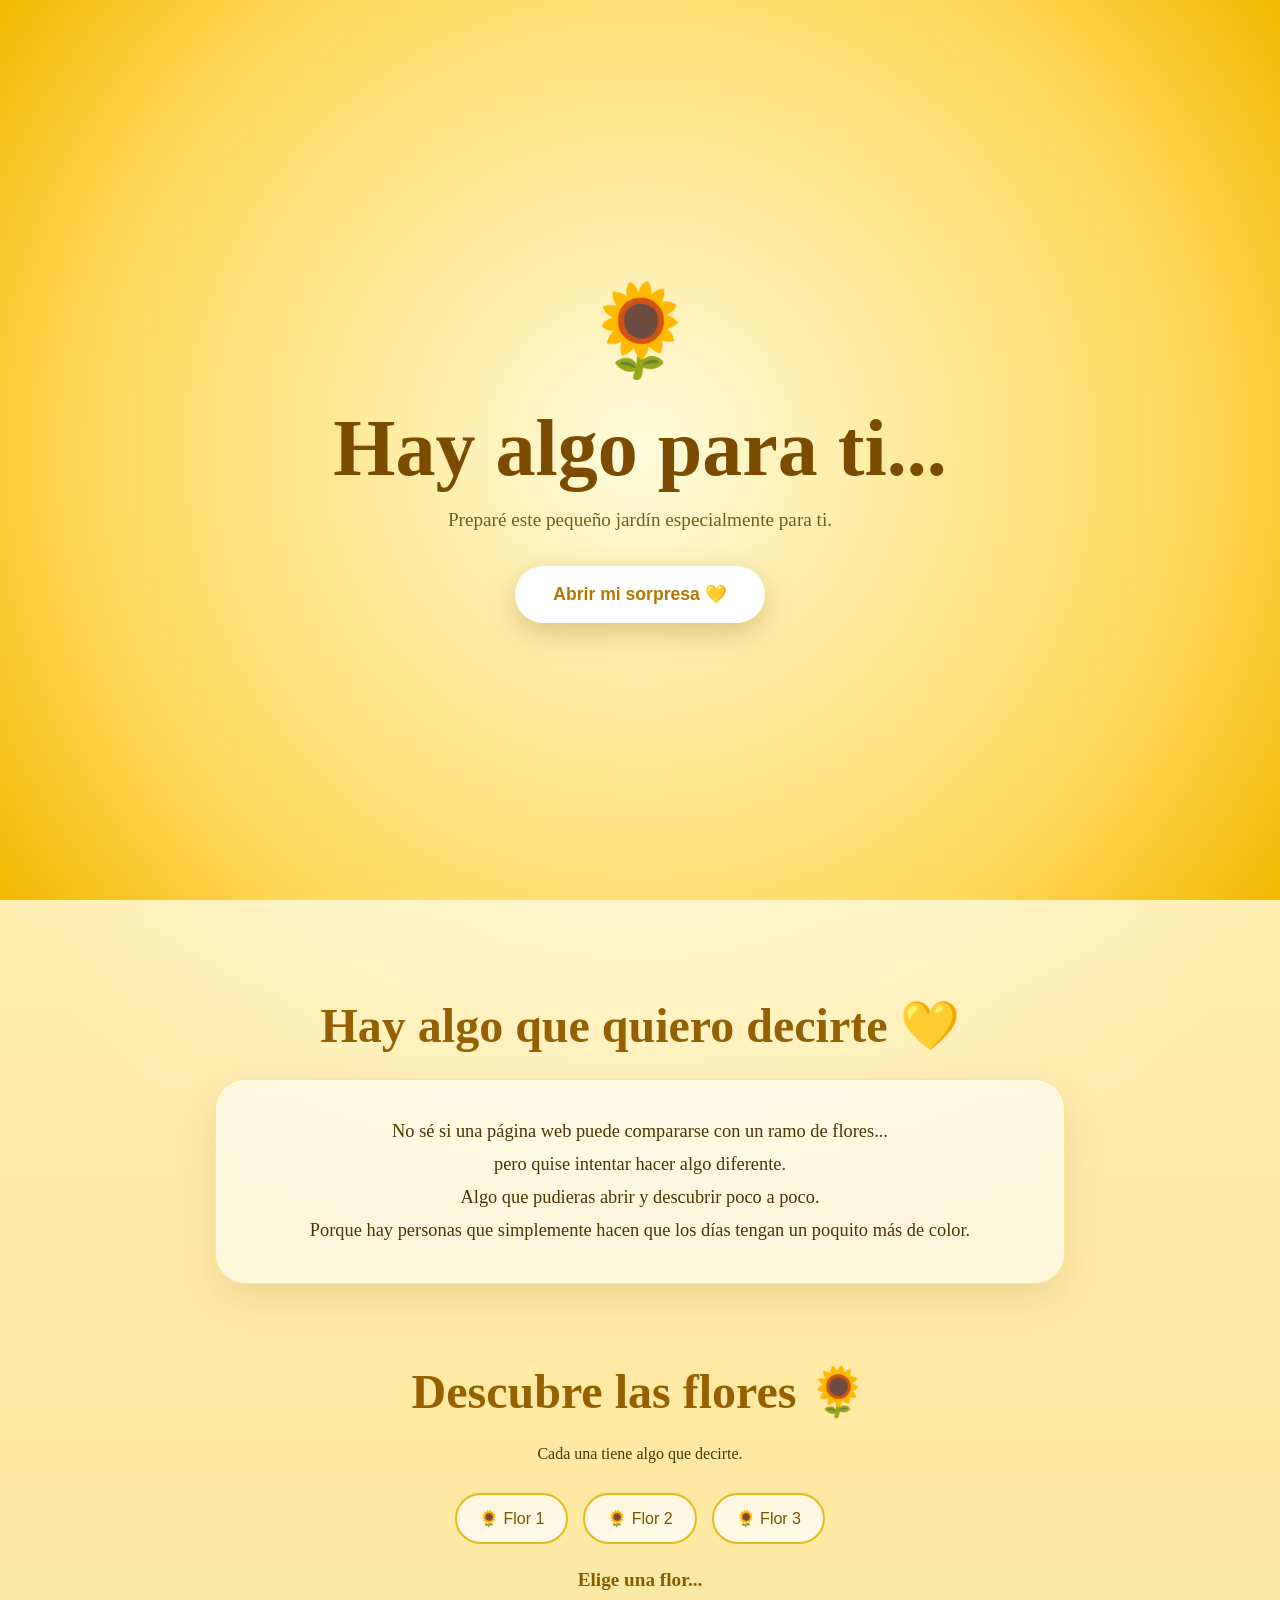
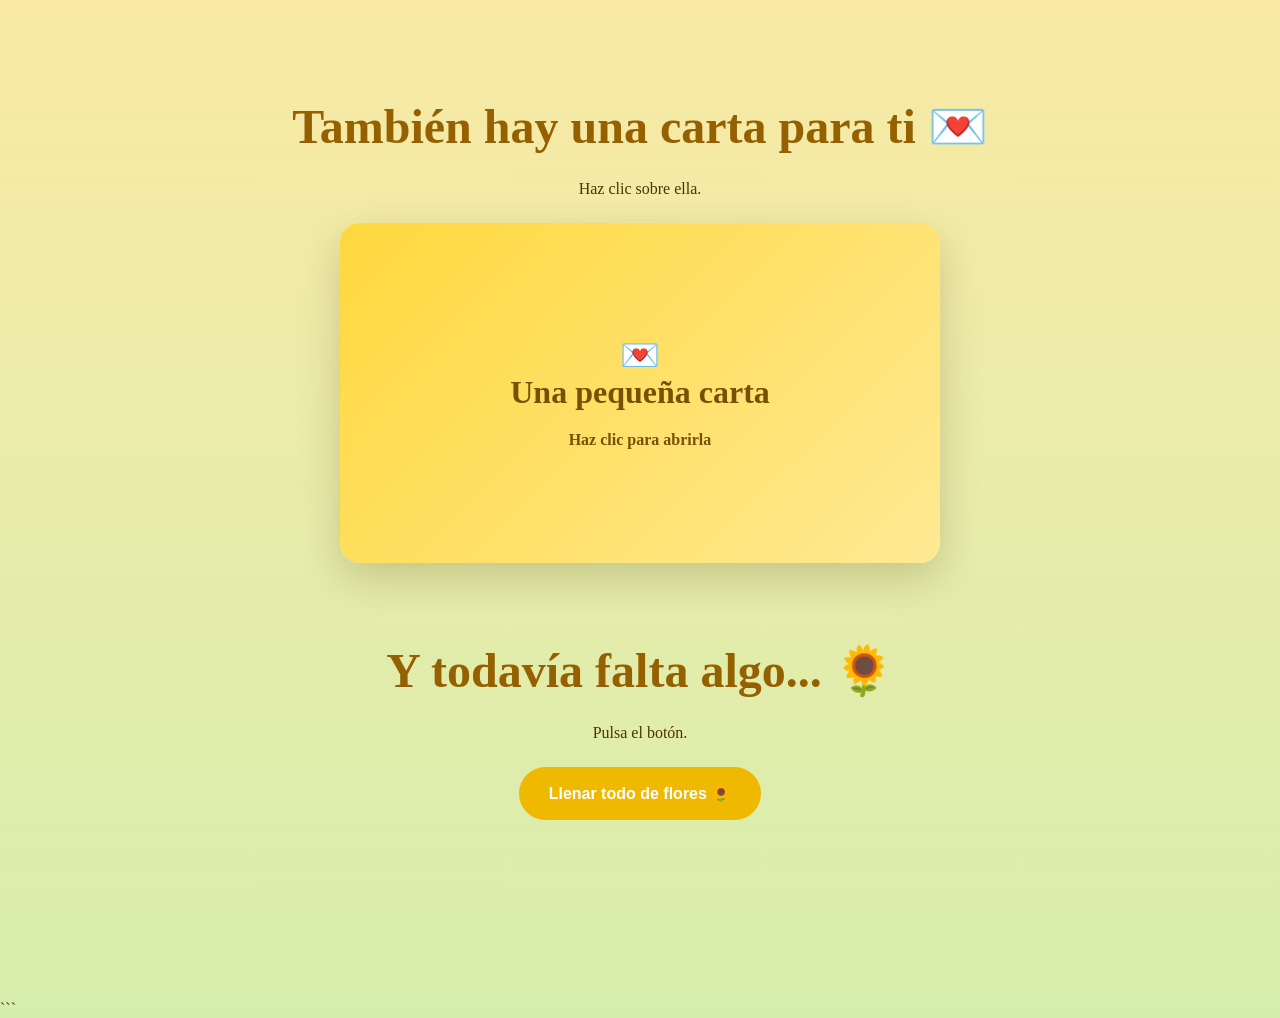
==== flores 1/index.html @ fc98c377 "Create index.html" ====
```html
<!DOCTYPE html>
<html lang="es">

<head>
    <meta charset="UTF-8">
    <meta name="viewport" content="width=device-width, initial-scale=1.0">

    <title>Para ti 🌻</title>

    <style>
        * {
            margin: 0;
            padding: 0;
            box-sizing: border-box;
        }

        html {
            scroll-behavior: smooth;
        }

        body {
            min-height: 100vh;
            font-family: Georgia, "Times New Roman", serif;
            overflow-x: hidden;
            color: #4b3500;

            background:
                radial-gradient(circle at 50% 20%, #fffde7 0%, transparent 35%),
                linear-gradient(180deg, #fff8c7, #ffe9a3 55%, #d6eead);
        }

        /* =========================
           PANTALLA INICIAL
        ========================= */

        #inicio {
            position: fixed;
            inset: 0;
            z-index: 1000;

            display: flex;
            justify-content: center;
            align-items: center;

            text-align: center;

            background:
                radial-gradient(circle, #fffbdc, #ffd95c 70%, #f2b900);
            
            transition: opacity 1.2s ease, visibility 1.2s ease;
        }

        #inicio.oculto {
            opacity: 0;
            visibility: hidden;
            pointer-events: none;
        }

        .inicio-contenido {
            width: min(90%, 650px);
        }

        .sol {
            font-size: 90px;

            animation:
                aparecer 2s ease,
                girarSol 8s linear infinite;

            margin-bottom: 20px;
        }

        #inicio h1 {
            font-size: clamp(2.3rem, 7vw, 5rem);
            color: #7b4c00;
            margin-bottom: 15px;
        }

        #inicio p {
            font-size: 1.2rem;
            color: #765b1b;
            margin-bottom: 35px;
        }

        #comenzar {
            border: none;
            padding: 18px 38px;
            border-radius: 50px;

            background: #fff;
            color: #b47700;

            font-size: 1.1rem;
            font-weight: bold;

            cursor: pointer;

            box-shadow: 0 10px 30px rgba(120, 80, 0, .25);

            transition: .3s;
        }

        #comenzar:hover {
            transform: scale(1.08);
            box-shadow: 0 15px 40px rgba(120, 80, 0, .35);
        }

        /* =========================
           CONTENIDO
        ========================= */

        main {
            min-height: 100vh;
            padding-bottom: 100px;
        }

        .hero {
            min-height: 100vh;

            display: flex;
            flex-direction: column;
            justify-content: center;
            align-items: center;

            text-align: center;
            padding: 40px 20px;
        }

        .hero h1 {
            font-size: clamp(2.5rem, 8vw, 5rem);
            color: #9a6500;

            opacity: 0;
            transform: translateY(30px);

            animation: aparecer 1.5s 1s forwards;
        }

        .hero p {
            margin-top: 15px;
            font-size: 1.2rem;

            opacity: 0;
            animation: aparecer 1.5s 1.5s forwards;
        }

        /* =========================
           JARDÍN
        ========================= */

        .jardin {
            position: relative;

            width: min(100%, 900px);
            height: 430px;

            margin-top: 40px;

            display: flex;
            justify-content: center;
            align-items: flex-end;
            gap: 60px;

            border-bottom: 18px solid #5c923c;
        }

        .flor {
            position: relative;

            width: 150px;
            height: 360px;

            cursor: pointer;

            transform-origin: bottom center;

            animation: balanceo 4s ease-in-out infinite;
        }

        .flor:nth-child(2) {
            animation-delay: .8s;
            transform: scale(.85);
        }

        .flor:nth-child(3) {
            animation-delay: 1.6s;
            transform: scale(.95);
        }

        .flor:hover {
            filter: brightness(1.08);
        }

        /* Pétalos */

        .petalos {
            position: absolute;

            width: 150px;
            height: 150px;

            top: 0;
            left: 0;

            z-index: 3;
        }

        .petalo {
            position: absolute;

            width: 55px;
            height: 85px;

            left: 47px;
            top: 32px;

            border-radius: 50%;

            background:
                radial-gradient(circle at 50% 80%,
                    #ffb300,
                    #ffd52e 60%,
                    #fff078);

            transform-origin: 50% 43px;

            transition: .3s;
        }

        .petalo:nth-child(1) {
            transform: rotate(0deg);
        }

        .petalo:nth-child(2) {
            transform: rotate(45deg);
        }

        .petalo:nth-child(3) {
            transform: rotate(90deg);
        }

        .petalo:nth-child(4) {
            transform: rotate(135deg);
        }

        .petalo:nth-child(5) {
            transform: rotate(180deg);
        }

        .petalo:nth-child(6) {
            transform: rotate(225deg);
        }

        .petalo:nth-child(7) {
            transform: rotate(270deg);
        }

        .petalo:nth-child(8) {
            transform: rotate(315deg);
        }

        .flor:hover .petalo {
            filter: brightness(1.15);
        }

        /* Centro */

        .centro {
            position: absolute;

            width: 72px;
            height: 72px;

            top: 70px;
            left: 39px;

            z-index: 5;

            border-radius: 50%;

            background:
                radial-gradient(circle,
                    #321805 0 20%,
                    #60300b 21% 45%,
                    #9b5b0e 46% 100%);

            box-shadow:
                0 5px 12px rgba(70, 35, 0, .3),
                inset 0 0 10px rgba(0, 0, 0, .4);
        }

        /* Tallo */

        .tallo {
            position: absolute;

            width: 14px;
            height: 250px;

            top: 125px;
            left: 68px;

            background:
                linear-gradient(90deg,
                    #28652f,
                    #6baa43,
                    #28652f);

            border-radius: 20px;

            z-index: 1;
        }

        /* Hojas */

        .hoja {
            position: absolute;

            width: 85px;
            height: 42px;

            top: 220px;

            background:
                linear-gradient(135deg,
                    #2f7935,
                    #75b84b);

            border-radius: 100% 0 100% 0;

            z-index: 2;
        }

        .hoja-izquierda {
            left: -5px;
            transform: rotate(25deg);
        }

        .hoja-derecha {
            right: -5px;
            transform: rotate(155deg);
        }

        /* =========================
           MENSAJE
        ========================= */

        .seccion {
            width: min(90%, 850px);

            margin: 80px auto;

            text-align: center;
        }

        .seccion h2 {
            font-size: clamp(2rem, 5vw, 3rem);
            color: #956100;
            margin-bottom: 25px;
        }

        .mensaje {
            padding: 35px;

            background: rgba(255, 255, 255, .6);

            border: 1px solid rgba(255, 193, 7, .35);

            border-radius: 30px;

            box-shadow: 0 15px 40px rgba(90, 60, 0, .12);

            backdrop-filter: blur(10px);

            line-height: 1.8;
            font-size: 1.15rem;
        }

        /* =========================
           FLORES INTERACTIVAS
        ========================= */

        .botones-flores {
            display: flex;
            justify-content: center;
            flex-wrap: wrap;
            gap: 15px;

            margin-top: 30px;
        }

        .boton-flor {
            border: 2px solid #e9b91b;

            background: rgba(255, 255, 255, .7);

            color: #795500;

            padding: 14px 22px;

            border-radius: 30px;

            cursor: pointer;

            font-size: 1rem;

            transition: .3s;
        }

        .boton-flor:hover {
            background: #ffd83d;
            transform: translateY(-4px);
        }

        #mensajeFlor {
            min-height: 50px;

            margin-top: 25px;

            font-size: 1.2rem;
            font-weight: bold;

            color: #8b5a00;
        }

        /* =========================
           CARTA
        ========================= */

        .carta-contenedor {
            perspective: 1000px;
        }

        .carta {
            position: relative;

            width: min(100%, 600px);
            height: 340px;

            margin: auto;

            cursor: pointer;

            transform-style: preserve-3d;

            transition: transform 1s;
        }

        .carta.abierta {
            transform: rotateY(180deg);
        }

        .cara {
            position: absolute;
            inset: 0;

            display: flex;
            justify-content: center;
            align-items: center;

            padding: 35px;

            border-radius: 20px;

            backface-visibility: hidden;

            box-shadow: 0 15px 40px rgba(70, 45, 0, .2);
        }

        .frente {
            background:
                linear-gradient(135deg,
                    #ffd83d,
                    #ffe993);

            font-size: 2rem;
            font-weight: bold;

            color: #795000;
        }

        .frente span {
            display: block;
            margin-top: 20px;
            font-size: 1rem;
        }

        .atras {
            background: #fffdf0;

            transform: rotateY(180deg);

            text-align: center;

            line-height: 1.8;

            font-size: 1.1rem;
        }

        /* =========================
           BOTÓN FINAL
        ========================= */

        #lluvia {
            border: none;

            padding: 17px 30px;

            border-radius: 50px;

            background: #eeb900;

            color: white;

            font-size: 1rem;
            font-weight: bold;

            cursor: pointer;

            transition: .3s;
        }

        #lluvia:hover {
            transform: scale(1.08);
        }

        /* =========================
           PÉTALOS QUE CAEN
        ========================= */

        .petalo-caida {
            position: fixed;

            top: -40px;

            z-index: 900;

            pointer-events: none;

            animation: caer linear forwards;
        }

        /* =========================
           CORAZONES
        ========================= */

        .corazon {
            position: fixed;

            pointer-events: none;

            z-index: 950;

            font-size: 25px;

            animation: subir 2s ease-out forwards;
        }

        /* =========================
           ANIMACIONES
        ========================= */

        @keyframes aparecer {
            from {
                opacity: 0;
                transform: translateY(30px);
            }

            to {
                opacity: 1;
                transform: translateY(0);
            }
        }

        @keyframes girarSol {
            from {
                transform: rotate(0deg);
            }

            to {
                transform: rotate(360deg);
            }
        }

        @keyframes balanceo {
            0% {
                transform: rotate(-3deg);
            }

            50% {
                transform: rotate(3deg);
            }

            100% {
                transform: rotate(-3deg);
            }
        }

        @keyframes caer {
            0% {
                transform:
                    translateY(-50px)
                    rotate(0deg);
                opacity: 0;
            }

            10% {
                opacity: 1;
            }

            100% {
                transform:
                    translateY(110vh)
                    rotate(720deg);
                opacity: 0;
            }
        }

        @keyframes subir {
            0% {
                transform:
                    translate(-50%, 0)
                    scale(.5);
                opacity: 1;
            }

            100% {
                transform:
                    translate(-50%, -200px)
                    scale(1.5);
                opacity: 0;
            }
        }

        /* =========================
           MÓVIL
        ========================= */

        @media (max-width: 650px) {

            .jardin {
                height: 330px;
                gap: 0;
            }

            .flor {
                transform: scale(.65);
                margin: -25px;
            }

            .flor:nth-child(2) {
                transform: scale(.55);
            }

            .flor:nth-child(3) {
                transform: scale(.6);
            }

            .mensaje {
                padding: 25px 18px;
            }

            .carta {
                height: 390px;
            }
        }
    </style>
</head>

<body>

    <!-- =========================
         INTRODUCCIÓN
    ========================= -->

    <section id="inicio">

        <div class="inicio-contenido">

            <div class="sol">🌻</div>

            <h1>Hay algo para ti...</h1>

            <p>
                Preparé este pequeño jardín especialmente para ti.
            </p>

            <button id="comenzar">
                Abrir mi sorpresa 💛
            </button>

        </div>

    </section>


    <!-- =========================
         CONTENIDO PRINCIPAL
    ========================= -->

    <main>

        <section class="hero">

            <h1>Flores amarillas para ti 🌻</h1>

            <p>
                Algunas flores se marchitan...
                pero los momentos bonitos permanecen.
            </p>


            <!-- JARDÍN -->

            <div class="jardin">

                <!-- FLOR 1 -->

                <div class="flor" data-flor="1">

                    <div class="petalos">

                        <span class="petalo"></span>
                        <span class="petalo"></span>
                        <span class="petalo"></span>
                        <span class="petalo"></span>
                        <span class="petalo"></span>
                        <span class="petalo"></span>
                        <span class="petalo"></span>
                        <span class="petalo"></span>

                    </div>

                    <div class="centro"></div>

                    <div class="tallo"></div>

                    <div class="hoja hoja-izquierda"></div>
                    <div class="hoja hoja-derecha"></div>

                </div>


                <!-- FLOR 2 -->

                <div class="flor" data-flor="2">

                    <div class="petalos">

                        <span class="petalo"></span>
                        <span class="petalo"></span>
                        <span class="petalo"></span>
                        <span class="petalo"></span>
                        <span class="petalo"></span>
                        <span class="petalo"></span>
                        <span class="petalo"></span>
                        <span class="petalo"></span>

                    </div>

                    <div class="centro"></div>

                    <div class="tallo"></div>

                    <div class="hoja hoja-izquierda"></div>
                    <div class="hoja hoja-derecha"></div>

                </div>


                <!-- FLOR 3 -->

                <div class="flor" data-flor="3">

                    <div class="petalos">

                        <span class="petalo"></span>
                        <span class="petalo"></span>
                        <span class="petalo"></span>
                        <span class="petalo"></span>
                        <span class="petalo"></span>
                        <span class="petalo"></span>
                        <span class="petalo"></span>
                        <span class="petalo"></span>

                    </div>

                    <div class="centro"></div>

                    <div class="tallo"></div>

                    <div class="hoja hoja-izquierda"></div>
                    <div class="hoja hoja-derecha"></div>

                </div>

            </div>

        </section>


        <!-- =========================
             MENSAJE
        ========================= -->

        <section class="seccion">

            <h2>Hay algo que quiero decirte 💛</h2>

            <div class="mensaje">

                <p>
                    No sé si una página web puede compararse
                    con un ramo de flores...
                </p>

                <p>
                    pero quise intentar hacer algo diferente.
                </p>

                <p>
                    Algo que pudieras abrir y descubrir poco a poco.
                </p>

                <p>
                    Porque hay personas que simplemente hacen
                    que los días tengan un poquito más de color.
                </p>

            </div>

        </section>


        <!-- =========================
             FLORES INTERACTIVAS
        ========================= -->

        <section class="seccion">

            <h2>Descubre las flores 🌻</h2>

            <p>
                Cada una tiene algo que decirte.
            </p>

            <div class="botones-flores">

                <button class="boton-flor" data-mensaje="🌻 La primera flor: Gracias por existir.">
                    🌻 Flor 1
                </button>

                <button class="boton-flor" data-mensaje="💛 La segunda flor: Espero que siempre encuentres motivos para sonreír.">
                    🌻 Flor 2
                </button>

                <button class="boton-flor" data-mensaje="✨ La tercera flor: Te mereces todas las cosas bonitas que la vida pueda darte.">
                    🌻 Flor 3
                </button>

            </div>

            <div id="mensajeFlor">
                Elige una flor...
            </div>

        </section>


        <!-- =========================
             CARTA
        ========================= -->

        <section class="seccion">

            <h2>También hay una carta para ti 💌</h2>

            <p style="margin-bottom: 25px;">
                Haz clic sobre ella.
            </p>

            <div class="carta-contenedor">

                <div class="carta" id="carta">

                    <div class="cara frente">

                        <div>
                            💌
                            <br>
                            Una pequeña carta
                            <span>
                                Haz clic para abrirla
                            </span>
                        </div>

                    </div>

                    <div class="cara atras">

                        <p>
                            Si llegaste hasta aquí,
                            quería que supieras algo...
                            <br><br>

                            Entre tantas personas,
                            hay algunas que consiguen
                            quedarse en nuestros pensamientos
                            de una manera especial.
                            <br><br>

                            Y tú eres una de ellas. 🌻
                            <br><br>

                            <strong>
                                Feliz día de las flores amarillas 💛
                            </strong>
                        </p>

                    </div>

                </div>

            </div>

        </section>


        <!-- =========================
             FINAL
        ========================= -->

        <section class="seccion">

            <h2>Y todavía falta algo... 🌻</h2>

            <p style="margin-bottom: 25px;">
                Pulsa el botón.
            </p>

            <button id="lluvia">
                Llenar todo de flores 🌻
            </button>

        </section>

    </main>


    <script>

        /* =========================
           INICIO
        ========================= */

        const inicio = document.getElementById("inicio");
        const comenzar = document.getElementById("comenzar");

        comenzar.addEventListener("click", () => {

            inicio.classList.add("oculto");

            lluviaPetalos(20);

        });


        /* =========================
           FLORES INTERACTIVAS
        ========================= */

        const botones = document.querySelectorAll(".boton-flor");
        const mensajeFlor = document.getElementById("mensajeFlor");

        botones.forEach(boton => {

            boton.addEventListener("click", () => {

                mensajeFlor.textContent =
                    boton.dataset.mensaje;

                crearCorazones();

            });

        });


        /* =========================
           CARTA
        ========================= */

        const carta = document.getElementById("carta");

        carta.addEventListener("click", () => {

            carta.classList.toggle("abierta");

            crearCorazones();

        });


        /* =========================
           FLORES DEL JARDÍN
        ========================= */

        const flores = document.querySelectorAll(".flor");

        flores.forEach((flor, indice) => {

            flor.addEventListener("click", () => {

                const mensajes = [

                    "🌻 Esta flor floreció especialmente para ti.",

                    "💛 Que nunca te falten razones para sonreír.",

                    "✨ Algunas personas son como el sol: hacen más bonito el día."

                ];

                mensajeFlor.textContent = mensajes[indice];

                crearCorazones();

            });

        });


        /* =========================
           LLUVIA DE FLORES
        ========================= */

        const botonLluvia =
            document.getElementById("lluvia");

        botonLluvia.addEventListener("click", () => {

            lluviaPetalos(80);

            crearCorazones();

        });


        function lluviaPetalos(cantidad) {

            for (let i = 0; i < cantidad; i++) {

                setTimeout(() => {

                    const petalo =
                        document.createElement("div");

                    petalo.className =
                        "petalo-caida";

                    petalo.textContent = "🌻";

                    petalo.style.left =
                        Math.random() * 100 + "vw";

                    petalo.style.fontSize =
                        (15 + Math.random() * 25) + "px";

                    petalo.style.animationDuration =
                        (3 + Math.random() * 5) + "s";

                    document.body.appendChild(petalo);

                    setTimeout(() => {

                        petalo.remove();

                    }, 9000);

                }, i * 60);

            }

        }


        /* =========================
           CORAZONES
        ========================= */

        function crearCorazones() {

            for (let i = 0; i < 8; i++) {

                setTimeout(() => {

                    const corazon =
                        document.createElement("div");

                    corazon.className = "corazon";

                    corazon.textContent =
                        Math.random() > .5 ? "💛" : "✨";

                    corazon.style.left =
                        (30 + Math.random() * 40) + "vw";

                    corazon.style.top =
                        (45 + Math.random() * 20) + "vh";

                    document.body.appendChild(corazon);

                    setTimeout(() => {

                        corazon.remove();

                    }, 2200);

                }, i * 120);

            }

        }


        /* =========================
           LLUVIA AUTOMÁTICA SUAVE
        ========================= */

        setInterval(() => {

            if (!document.hidden) {

                const petalo =
                    document.createElement("div");

                petalo.className =
                    "petalo-caida";

                petalo.textContent = "🌼";

                petalo.style.left =
                    Math.random() * 100 + "vw";

                petalo.style.fontSize =
                    "18px";

                petalo.style.animationDuration =
                    "7s";

                document.body.appendChild(petalo);

                setTimeout(() => {

                    petalo.remove();

                }, 8000);

            }

        }, 2500);

    </script>

</body>

</html>
```
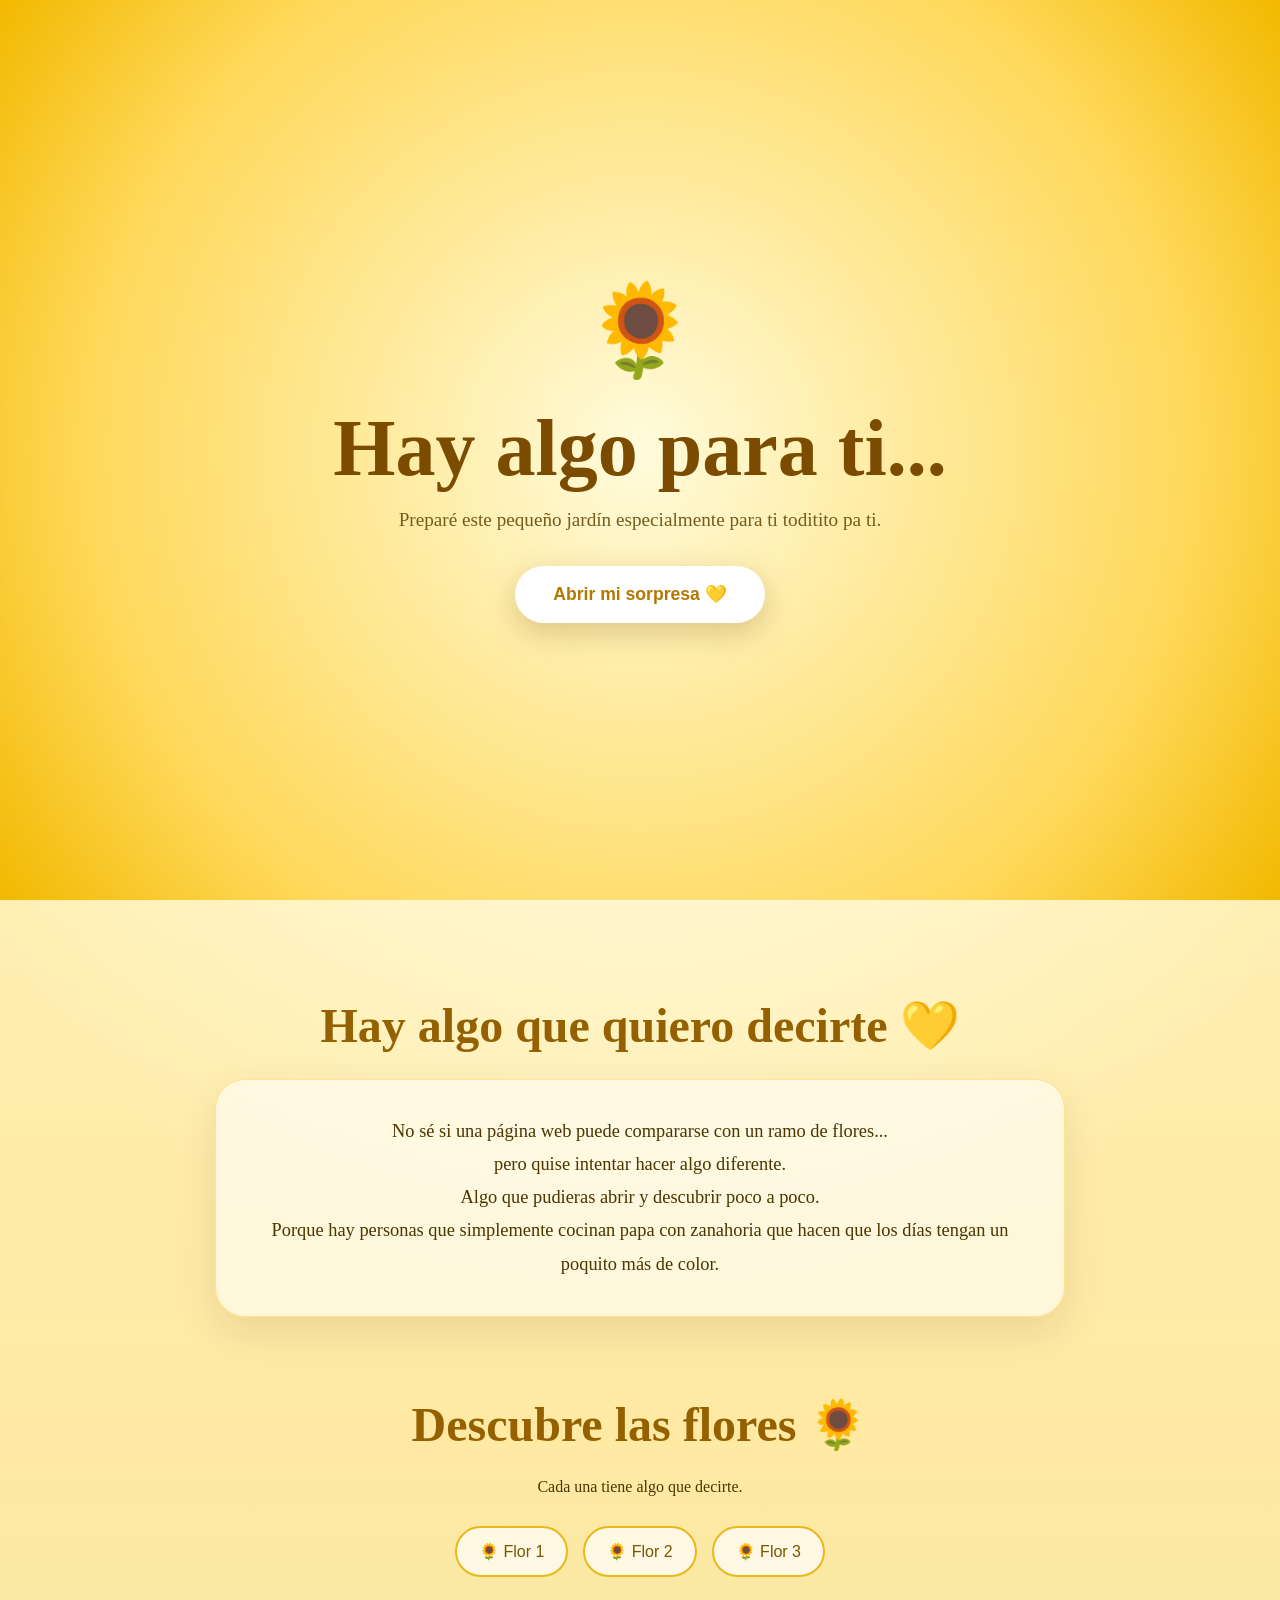
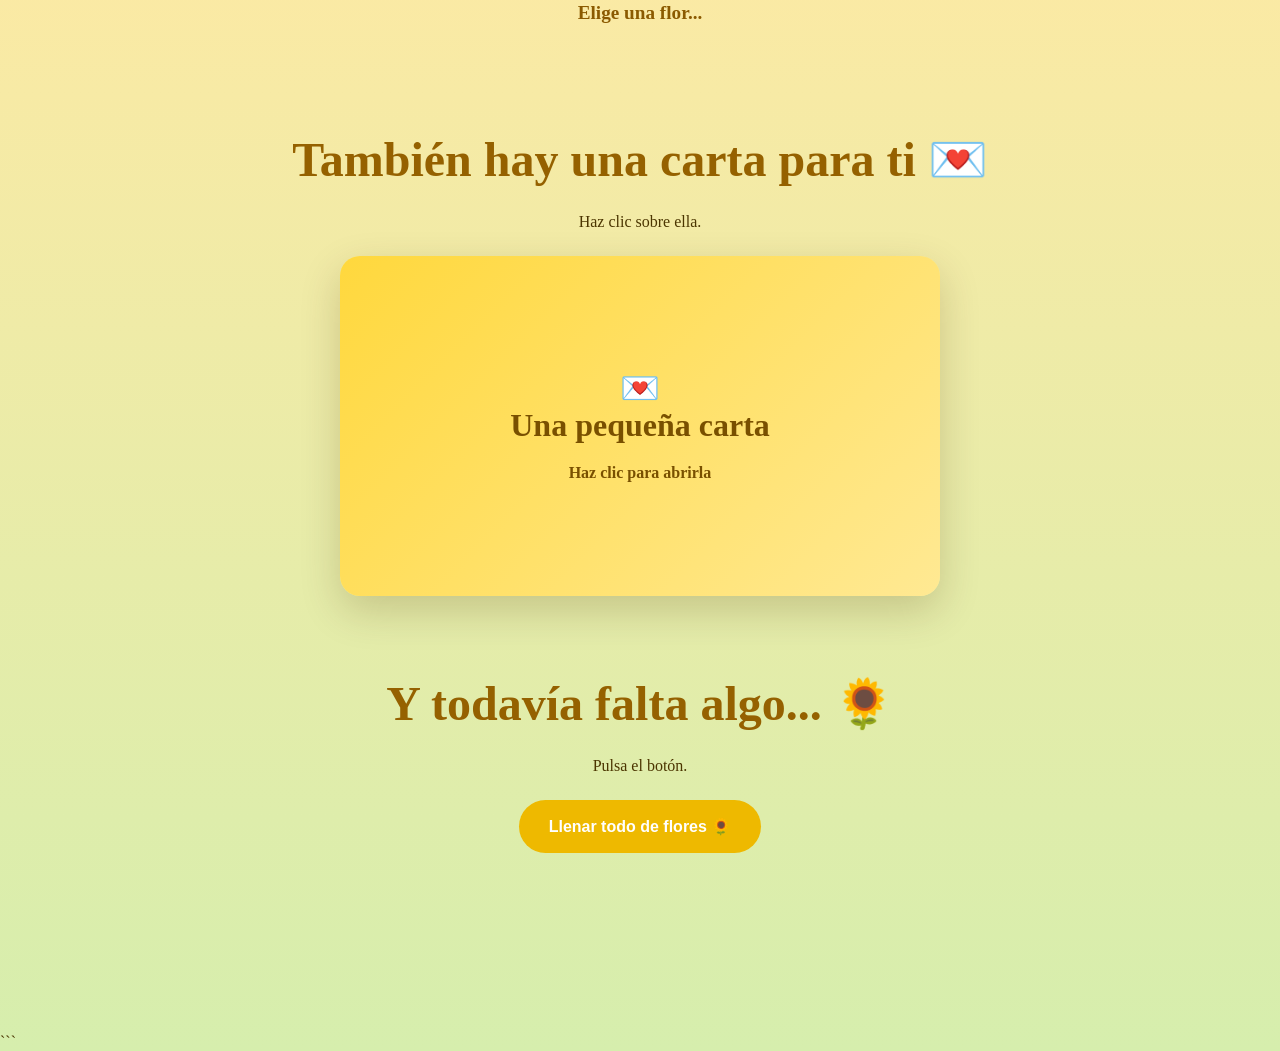
==== commit eae5b71d: "Update index.html" ====
--- a/flores 1/index.html
+++ b/flores 1/index.html
@@ -683,7 +683,7 @@
             <h1>Hay algo para ti...</h1>
 
             <p>
-                Preparé este pequeño jardín especialmente para ti.
+                Preparé este pequeño jardín especialmente para ti  toditito pa ti.
             </p>
 
             <button id="comenzar">
@@ -824,7 +824,7 @@
                 </p>
 
                 <p>
-                    Porque hay personas que simplemente hacen
+                    Porque hay personas que simplemente cocinan papa con zanahoria que hacen
                     que los días tengan un poquito más de color.
                 </p>
 
@@ -847,11 +847,11 @@
 
             <div class="botones-flores">
 
-                <button class="boton-flor" data-mensaje="🌻 La primera flor: Gracias por existir.">
+                <button class="boton-flor" data-mensaje="🌻 La primera flor: Gracias por existir no te mates.">
                     🌻 Flor 1
                 </button>
 
-                <button class="boton-flor" data-mensaje="💛 La segunda flor: Espero que siempre encuentres motivos para sonreír.">
+                <button class="boton-flor" data-mensaje="💛 La segunda flor: Espero que siempre encuentres motivos para sonreír .">
                     🌻 Flor 2
                 </button>
 
@@ -910,7 +910,7 @@
                             de una manera especial.
                             <br><br>
 
-                            Y tú eres una de ellas. 🌻
+                            Y tú eres una de ellas te con limon brutis. 🌻
                             <br><br>
 
                             <strong>
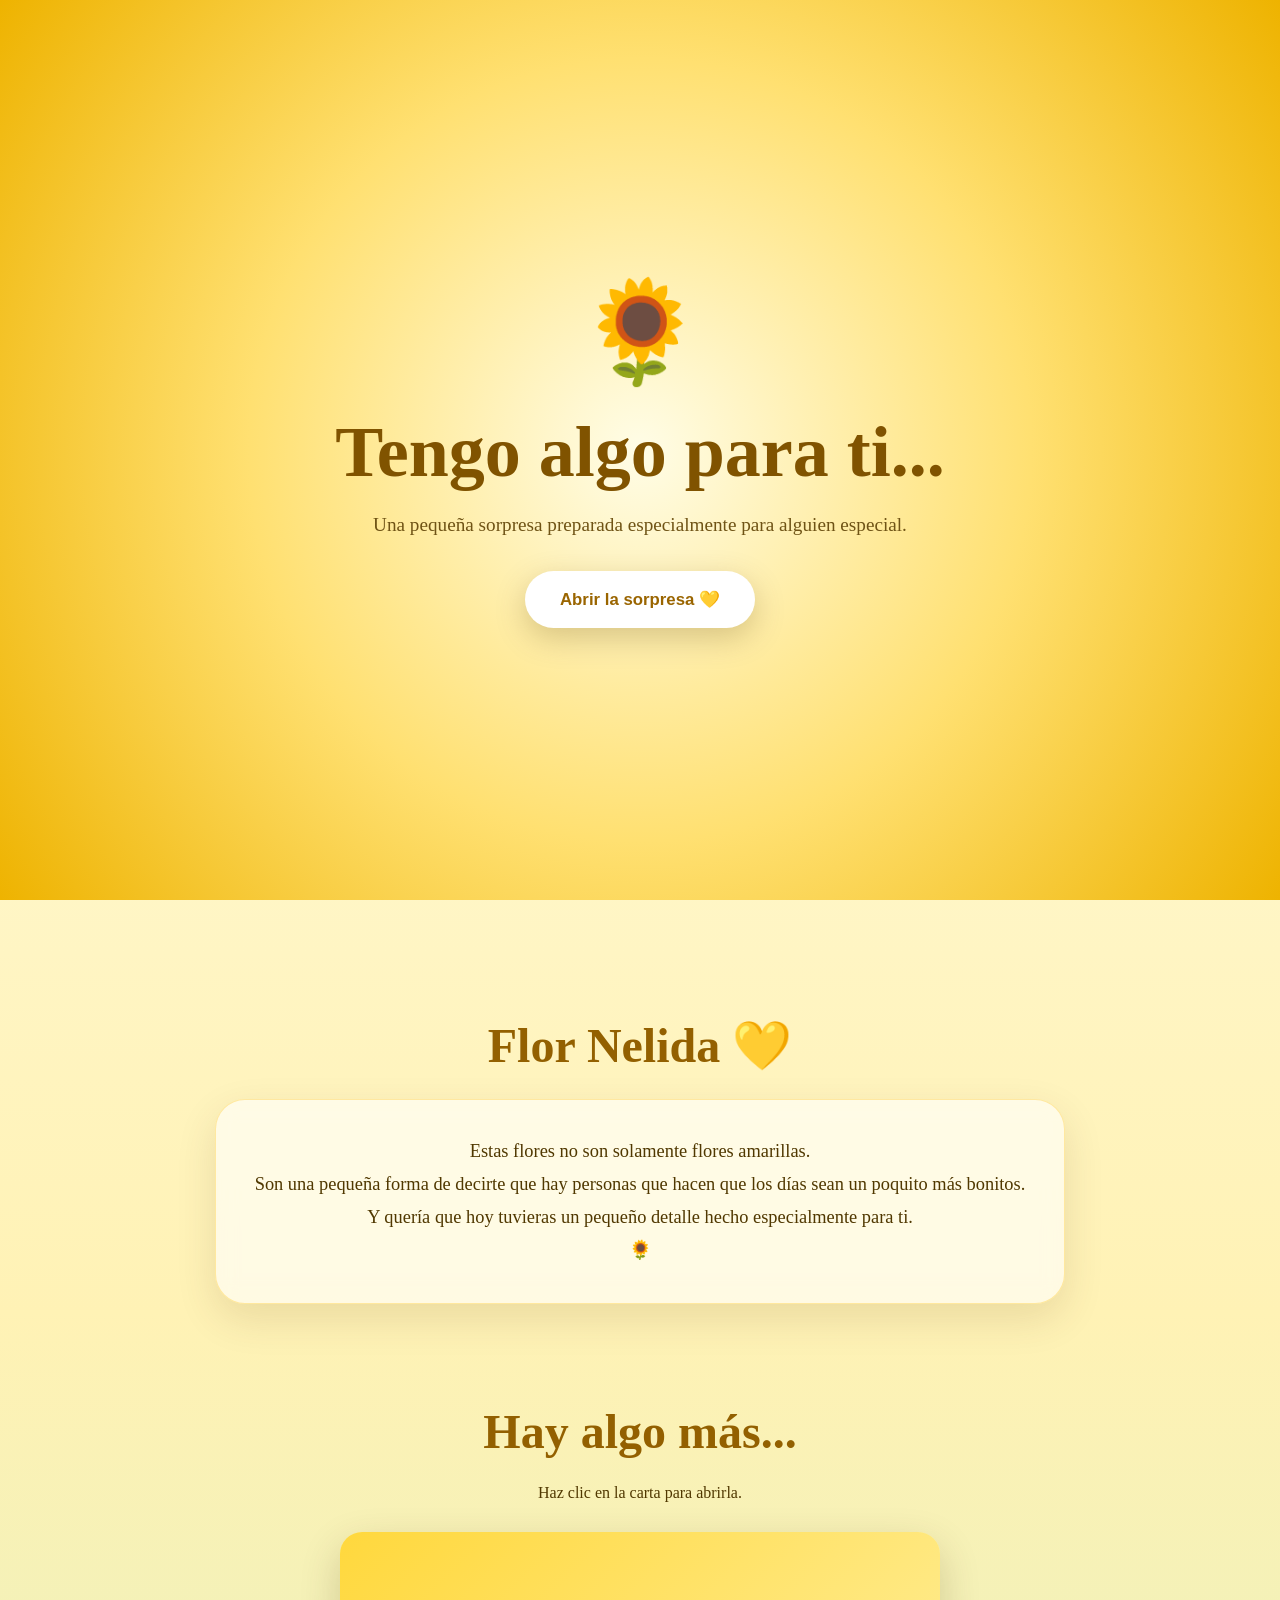
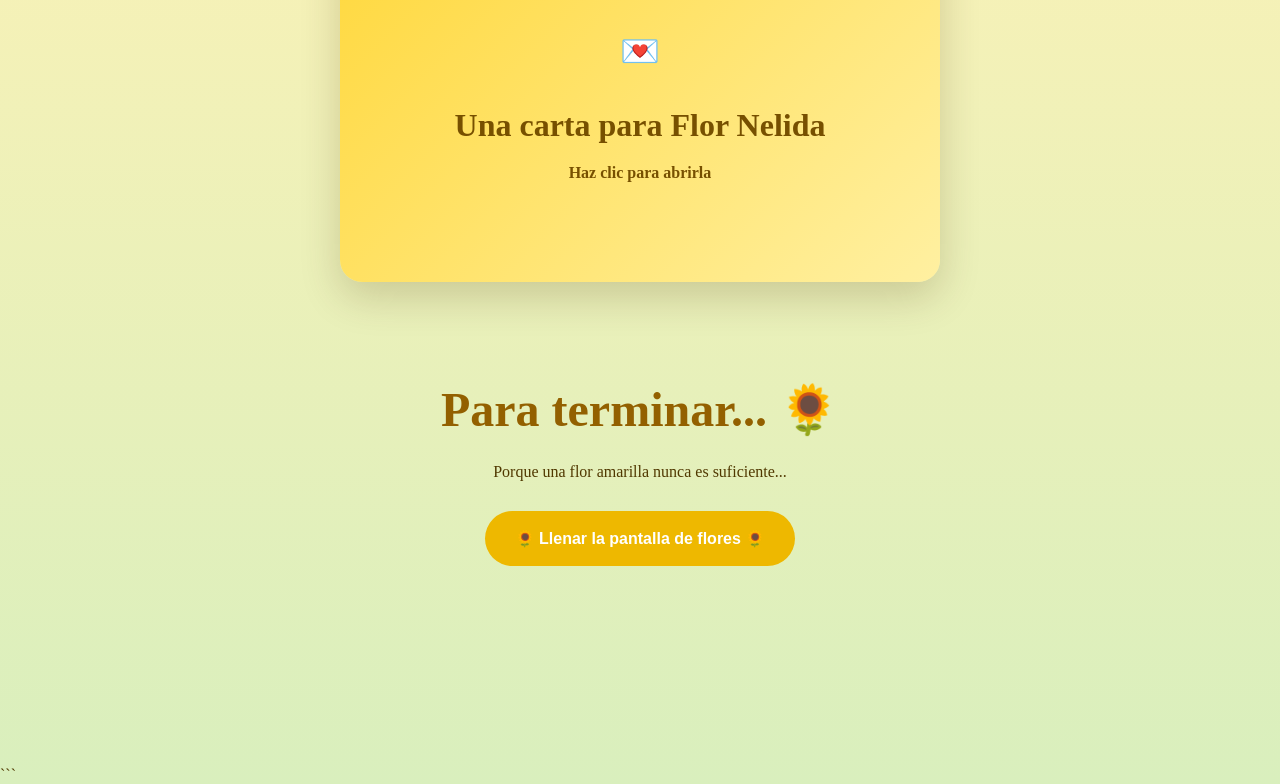
==== commit 05fc6c17: "Update index.html" ====
--- a/flores 1/index.html
+++ b/flores 1/index.html
@@ -6,9 +6,10 @@
     <meta charset="UTF-8">
     <meta name="viewport" content="width=device-width, initial-scale=1.0">
 
-    <title>Para ti 🌻</title>
+    <title>Para Flor Nelida 🌻</title>
 
     <style>
+
         * {
             margin: 0;
             padding: 0;
@@ -21,22 +22,30 @@
 
         body {
             min-height: 100vh;
+            overflow-x: hidden;
+
             font-family: Georgia, "Times New Roman", serif;
-            overflow-x: hidden;
-            color: #4b3500;
+
+            color: #503800;
 
             background:
-                radial-gradient(circle at 50% 20%, #fffde7 0%, transparent 35%),
-                linear-gradient(180deg, #fff8c7, #ffe9a3 55%, #d6eead);
-        }
-
-        /* =========================
+                linear-gradient(
+                    180deg,
+                    #fffde8 0%,
+                    #fff2b5 55%,
+                    #d9efbd 100%
+                );
+        }
+
+        /* =================================
            PANTALLA INICIAL
-        ========================= */
+        ================================= */
 
         #inicio {
             position: fixed;
+
             inset: 0;
+
             z-index: 1000;
 
             display: flex;
@@ -46,9 +55,16 @@
             text-align: center;
 
             background:
-                radial-gradient(circle, #fffbdc, #ffd95c 70%, #f2b900);
-            
-            transition: opacity 1.2s ease, visibility 1.2s ease;
+                radial-gradient(
+                    circle,
+                    #fffde7,
+                    #ffe071,
+                    #eeb300
+                );
+
+            transition:
+                opacity 1.2s ease,
+                visibility 1.2s ease;
         }
 
         #inicio.oculto {
@@ -57,61 +73,183 @@
             pointer-events: none;
         }
 
-        .inicio-contenido {
+        .intro {
             width: min(90%, 650px);
         }
 
-        .sol {
-            font-size: 90px;
+        .intro-flor {
+            font-size: 100px;
 
             animation:
                 aparecer 2s ease,
-                girarSol 8s linear infinite;
+                girar 8s linear infinite;
 
             margin-bottom: 20px;
         }
 
-        #inicio h1 {
-            font-size: clamp(2.3rem, 7vw, 5rem);
-            color: #7b4c00;
-            margin-bottom: 15px;
-        }
-
-        #inicio p {
+        .intro h1 {
+            font-size: clamp(2.2rem, 7vw, 4.5rem);
+
+            color: #805300;
+
+            margin-bottom: 20px;
+        }
+
+        .intro p {
             font-size: 1.2rem;
-            color: #765b1b;
+
+            color: #6f5315;
+
             margin-bottom: 35px;
         }
 
         #comenzar {
+            padding: 18px 35px;
+
             border: none;
-            padding: 18px 38px;
+
             border-radius: 50px;
 
-            background: #fff;
-            color: #b47700;
-
-            font-size: 1.1rem;
+            background: white;
+
+            color: #9a6500;
+
+            font-size: 1.05rem;
+
             font-weight: bold;
 
             cursor: pointer;
 
-            box-shadow: 0 10px 30px rgba(120, 80, 0, .25);
+            box-shadow:
+                0 10px 30px rgba(100, 70, 0, .25);
 
             transition: .3s;
         }
 
         #comenzar:hover {
             transform: scale(1.08);
-            box-shadow: 0 15px 40px rgba(120, 80, 0, .35);
-        }
-
-        /* =========================
+        }
+
+
+        /* =================================
+           ESCENA DE LA SEMILLA
+        ================================= */
+
+        #escena {
+            position: fixed;
+
+            inset: 0;
+
+            z-index: 900;
+
+            display: none;
+
+            justify-content: center;
+            align-items: center;
+
+            flex-direction: column;
+
+            text-align: center;
+
+            background:
+                linear-gradient(
+                    180deg,
+                    #1e293b,
+                    #334155 65%,
+                    #4d3520 65%
+                );
+
+            color: white;
+        }
+
+        #escena.activa {
+            display: flex;
+        }
+
+        .luna {
+            position: absolute;
+
+            top: 12%;
+            right: 15%;
+
+            width: 80px;
+            height: 80px;
+
+            border-radius: 50%;
+
+            background: #fffbd1;
+
+            box-shadow:
+                0 0 35px rgba(255,255,210,.5);
+        }
+
+        .semilla {
+            font-size: 45px;
+
+            margin-bottom: 25px;
+
+            animation: pulsar 2s infinite;
+        }
+
+        #escena h2 {
+            font-size: clamp(2rem, 6vw, 3.5rem);
+
+            margin-bottom: 15px;
+        }
+
+        #escena p {
+            max-width: 500px;
+
+            padding: 0 20px;
+
+            line-height: 1.7;
+        }
+
+        #regar {
+            margin-top: 30px;
+
+            padding: 15px 30px;
+
+            border: none;
+
+            border-radius: 40px;
+
+            background: #70b7ff;
+
+            color: white;
+
+            font-size: 1rem;
+
+            font-weight: bold;
+
+            cursor: pointer;
+
+            transition: .3s;
+        }
+
+        #regar:hover {
+            transform: scale(1.08);
+            background: #529ee8;
+        }
+
+        .gota {
+            position: fixed;
+
+            font-size: 25px;
+
+            pointer-events: none;
+
+            animation: caerAgua 1.2s forwards;
+        }
+
+
+        /* =================================
            CONTENIDO
-        ========================= */
+        ================================= */
 
         main {
             min-height: 100vh;
+
             padding-bottom: 100px;
         }
 
@@ -119,50 +257,99 @@
             min-height: 100vh;
 
             display: flex;
+
             flex-direction: column;
+
             justify-content: center;
+
             align-items: center;
 
             text-align: center;
+
             padding: 40px 20px;
         }
 
         .hero h1 {
             font-size: clamp(2.5rem, 8vw, 5rem);
-            color: #9a6500;
+
+            color: #956100;
 
             opacity: 0;
-            transform: translateY(30px);
-
-            animation: aparecer 1.5s 1s forwards;
-        }
-
-        .hero p {
+
+            animation:
+                aparecer 1.5s 1s forwards;
+        }
+
+        .hero-subtitulo {
             margin-top: 15px;
+
             font-size: 1.2rem;
 
             opacity: 0;
-            animation: aparecer 1.5s 1.5s forwards;
-        }
-
-        /* =========================
+
+            animation:
+                aparecer 1.5s 1.5s forwards;
+        }
+
+
+        /* =================================
+           NOMBRE
+        ================================= */
+
+        .nombre {
+            margin-top: 25px;
+
+            min-height: 70px;
+
+            font-size: clamp(2rem, 7vw, 4rem);
+
+            font-weight: bold;
+
+            color: #d19400;
+
+            text-shadow:
+                2px 2px 0 white;
+
+            letter-spacing: 2px;
+        }
+
+        .cursor {
+            display: inline-block;
+
+            width: 3px;
+            height: 1em;
+
+            background: #d19400;
+
+            margin-left: 5px;
+
+            animation: parpadear .8s infinite;
+        }
+
+
+        /* =================================
            JARDÍN
-        ========================= */
+        ================================= */
 
         .jardin {
             position: relative;
 
             width: min(100%, 900px);
+
             height: 430px;
 
-            margin-top: 40px;
+            margin-top: 30px;
 
             display: flex;
+
             justify-content: center;
+
             align-items: flex-end;
+
             gap: 60px;
 
-            border-bottom: 18px solid #5c923c;
+            border-bottom:
+                18px solid #5b913e;
         }
 
         .flor {
@@ -171,28 +358,27 @@
             width: 150px;
             height: 360px;
 
+            transform-origin: bottom center;
+
+            animation:
+                crecerFlor 2s ease forwards,
+                balanceo 4s 2s ease-in-out infinite;
+
+            opacity: 0;
+
             cursor: pointer;
-
-            transform-origin: bottom center;
-
-            animation: balanceo 4s ease-in-out infinite;
         }
 
         .flor:nth-child(2) {
-            animation-delay: .8s;
-            transform: scale(.85);
+            animation-delay: .4s, 2.4s;
         }
 
         .flor:nth-child(3) {
-            animation-delay: 1.6s;
-            transform: scale(.95);
-        }
-
-        .flor:hover {
-            filter: brightness(1.08);
-        }
-
-        /* Pétalos */
+            animation-delay: .8s, 2.8s;
+        }
+
+
+        /* PÉTALOS */
 
         .petalos {
             position: absolute;
@@ -218,14 +404,14 @@
             border-radius: 50%;
 
             background:
-                radial-gradient(circle at 50% 80%,
-                    #ffb300,
-                    #ffd52e 60%,
-                    #fff078);
+                radial-gradient(
+                    circle at 50% 80%,
+                    #ffae00,
+                    #ffd42e 60%,
+                    #fff176
+                );
 
             transform-origin: 50% 43px;
-
-            transition: .3s;
         }
 
         .petalo:nth-child(1) {
@@ -260,11 +446,8 @@
             transform: rotate(315deg);
         }
 
-        .flor:hover .petalo {
-            filter: brightness(1.15);
-        }
-
-        /* Centro */
+
+        /* CENTRO */
 
         .centro {
             position: absolute;
@@ -280,17 +463,19 @@
             border-radius: 50%;
 
             background:
-                radial-gradient(circle,
-                    #321805 0 20%,
-                    #60300b 21% 45%,
-                    #9b5b0e 46% 100%);
+                radial-gradient(
+                    circle,
+                    #2e1605,
+                    #62300b 45%,
+                    #9b5b0e
+                );
 
             box-shadow:
-                0 5px 12px rgba(70, 35, 0, .3),
-                inset 0 0 10px rgba(0, 0, 0, .4);
-        }
-
-        /* Tallo */
+                0 5px 12px rgba(60,30,0,.3);
+        }
+
+
+        /* TALLO */
 
         .tallo {
             position: absolute;
@@ -302,17 +487,20 @@
             left: 68px;
 
             background:
-                linear-gradient(90deg,
-                    #28652f,
-                    #6baa43,
-                    #28652f);
+                linear-gradient(
+                    90deg,
+                    #28622d,
+                    #72ae47,
+                    #28622d
+                );
 
             border-radius: 20px;
 
             z-index: 1;
         }
 
-        /* Hojas */
+
+        /* HOJAS */
 
         .hoja {
             position: absolute;
@@ -323,112 +511,79 @@
             top: 220px;
 
             background:
-                linear-gradient(135deg,
-                    #2f7935,
-                    #75b84b);
-
-            border-radius: 100% 0 100% 0;
+                linear-gradient(
+                    135deg,
+                    #2f7835,
+                    #79b94d
+                );
+
+            border-radius:
+                100% 0 100% 0;
 
             z-index: 2;
         }
 
         .hoja-izquierda {
             left: -5px;
+
             transform: rotate(25deg);
         }
 
         .hoja-derecha {
             right: -5px;
+
             transform: rotate(155deg);
         }
 
-        /* =========================
-           MENSAJE
-        ========================= */
+
+        /* =================================
+           SECCIONES
+        ================================= */
 
         .seccion {
             width: min(90%, 850px);
 
-            margin: 80px auto;
+            margin: 100px auto;
 
             text-align: center;
         }
 
         .seccion h2 {
-            font-size: clamp(2rem, 5vw, 3rem);
-            color: #956100;
+            font-size:
+                clamp(2rem, 5vw, 3rem);
+
+            color: #936000;
+
             margin-bottom: 25px;
         }
 
         .mensaje {
             padding: 35px;
 
-            background: rgba(255, 255, 255, .6);
-
-            border: 1px solid rgba(255, 193, 7, .35);
+            background:
+                rgba(255,255,255,.62);
+
+            border:
+                1px solid rgba(255,190,0,.3);
 
             border-radius: 30px;
 
-            box-shadow: 0 15px 40px rgba(90, 60, 0, .12);
+            box-shadow:
+                0 15px 40px rgba(80,50,0,.12);
+
+            line-height: 1.8;
+
+            font-size: 1.15rem;
 
             backdrop-filter: blur(10px);
-
-            line-height: 1.8;
-            font-size: 1.15rem;
-        }
-
-        /* =========================
-           FLORES INTERACTIVAS
-        ========================= */
-
-        .botones-flores {
-            display: flex;
-            justify-content: center;
-            flex-wrap: wrap;
-            gap: 15px;
-
-            margin-top: 30px;
-        }
-
-        .boton-flor {
-            border: 2px solid #e9b91b;
-
-            background: rgba(255, 255, 255, .7);
-
-            color: #795500;
-
-            padding: 14px 22px;
-
-            border-radius: 30px;
-
-            cursor: pointer;
-
-            font-size: 1rem;
-
-            transition: .3s;
-        }
-
-        .boton-flor:hover {
-            background: #ffd83d;
-            transform: translateY(-4px);
-        }
-
-        #mensajeFlor {
-            min-height: 50px;
-
-            margin-top: 25px;
-
-            font-size: 1.2rem;
-            font-weight: bold;
-
-            color: #8b5a00;
-        }
-
-        /* =========================
+        }
+
+
+        /* =================================
            CARTA
-        ========================= */
-
-        .carta-contenedor {
+        ================================= */
+
+        .carta-area {
             perspective: 1000px;
         }
 
@@ -436,7 +591,8 @@
             position: relative;
 
             width: min(100%, 600px);
-            height: 340px;
+
+            height: 350px;
 
             margin: auto;
 
@@ -444,76 +600,90 @@
 
             transform-style: preserve-3d;
 
-            transition: transform 1s;
+            transition:
+                transform 1s;
         }
 
         .carta.abierta {
-            transform: rotateY(180deg);
+            transform:
+                rotateY(180deg);
         }
 
         .cara {
             position: absolute;
+
             inset: 0;
 
             display: flex;
+
             justify-content: center;
+
             align-items: center;
 
             padding: 35px;
 
-            border-radius: 20px;
+            border-radius: 22px;
 
             backface-visibility: hidden;
 
-            box-shadow: 0 15px 40px rgba(70, 45, 0, .2);
+            box-shadow:
+                0 15px 40px rgba(70,45,0,.2);
         }
 
         .frente {
             background:
-                linear-gradient(135deg,
+                linear-gradient(
+                    135deg,
                     #ffd83d,
-                    #ffe993);
+                    #fff0a1
+                );
+
+            color: #775000;
 
             font-size: 2rem;
+
             font-weight: bold;
-
-            color: #795000;
-        }
-
-        .frente span {
+        }
+
+        .frente small {
             display: block;
+
             margin-top: 20px;
+
             font-size: 1rem;
         }
 
         .atras {
-            background: #fffdf0;
-
-            transform: rotateY(180deg);
+            background: #fffdf1;
+
+            transform:
+                rotateY(180deg);
 
             text-align: center;
 
             line-height: 1.8;
 
-            font-size: 1.1rem;
-        }
-
-        /* =========================
+            font-size: 1.08rem;
+        }
+
+
+        /* =================================
            BOTÓN FINAL
-        ========================= */
+        ================================= */
 
         #lluvia {
+            padding: 18px 30px;
+
             border: none;
 
-            padding: 17px 30px;
-
             border-radius: 50px;
 
-            background: #eeb900;
+            background: #eeb800;
 
             color: white;
 
             font-size: 1rem;
+
             font-weight: bold;
 
             cursor: pointer;
@@ -525,83 +695,150 @@
             transform: scale(1.08);
         }
 
-        /* =========================
-           PÉTALOS QUE CAEN
-        ========================= */
-
-        .petalo-caida {
+
+        /* =================================
+           FLORES / CORAZONES
+        ================================= */
+
+        .caida {
             position: fixed;
 
-            top: -40px;
-
-            z-index: 900;
+            top: -50px;
+
+            z-index: 950;
 
             pointer-events: none;
 
-            animation: caer linear forwards;
-        }
-
-        /* =========================
-           CORAZONES
-        ========================= */
+            animation:
+                caer linear forwards;
+        }
 
         .corazon {
             position: fixed;
 
+            z-index: 960;
+
             pointer-events: none;
 
-            z-index: 950;
-
             font-size: 25px;
 
-            animation: subir 2s ease-out forwards;
-        }
-
-        /* =========================
+            animation:
+                subir 2s ease-out forwards;
+        }
+
+
+        /* =================================
            ANIMACIONES
-        ========================= */
+        ================================= */
 
         @keyframes aparecer {
+
             from {
                 opacity: 0;
-                transform: translateY(30px);
+
+                transform:
+                    translateY(30px);
             }
 
             to {
                 opacity: 1;
-                transform: translateY(0);
-            }
-        }
-
-        @keyframes girarSol {
+
+                transform:
+                    translateY(0);
+            }
+
+        }
+
+        @keyframes girar {
+
             from {
-                transform: rotate(0deg);
+                transform:
+                    rotate(0deg);
             }
 
             to {
-                transform: rotate(360deg);
-            }
+                transform:
+                    rotate(360deg);
+            }
+
+        }
+
+        @keyframes pulsar {
+
+            0%, 100% {
+                transform:
+                    scale(1);
+            }
+
+            50% {
+                transform:
+                    scale(1.15);
+            }
+
+        }
+
+        @keyframes crecerFlor {
+
+            from {
+                opacity: 0;
+
+                transform:
+                    scaleY(0);
+            }
+
+            to {
+                opacity: 1;
+
+                transform:
+                    scaleY(1);
+            }
+
         }
 
         @keyframes balanceo {
+
             0% {
-                transform: rotate(-3deg);
+                transform:
+                    rotate(-3deg);
             }
 
             50% {
-                transform: rotate(3deg);
+                transform:
+                    rotate(3deg);
             }
 
             100% {
-                transform: rotate(-3deg);
-            }
+                transform:
+                    rotate(-3deg);
+            }
+
+        }
+
+        @keyframes caerAgua {
+
+            from {
+                transform:
+                    translateY(-100px);
+
+                opacity: 0;
+            }
+
+            to {
+                transform:
+                    translateY(0);
+
+                opacity: 1;
+            }
+
         }
 
         @keyframes caer {
+
             0% {
                 transform:
                     translateY(-50px)
                     rotate(0deg);
+
                 opacity: 0;
             }
 
@@ -613,81 +850,114 @@
                 transform:
                     translateY(110vh)
                     rotate(720deg);
+
                 opacity: 0;
             }
+
         }
 
         @keyframes subir {
+
             0% {
                 transform:
-                    translate(-50%, 0)
+                    translate(-50%,0)
                     scale(.5);
+
                 opacity: 1;
             }
 
             100% {
                 transform:
-                    translate(-50%, -200px)
+                    translate(-50%,-220px)
                     scale(1.5);
+
                 opacity: 0;
             }
-        }
-
-        /* =========================
+
+        }
+
+        @keyframes parpadear {
+
+            50% {
+                opacity: 0;
+            }
+
+        }
+
+
+        /* =================================
            MÓVIL
-        ========================= */
+        ================================= */
 
         @media (max-width: 650px) {
 
             .jardin {
                 height: 330px;
+
                 gap: 0;
             }
 
             .flor {
-                transform: scale(.65);
-                margin: -25px;
+                transform:
+                    scale(.65);
+
+                margin:
+                    -25px;
             }
 
             .flor:nth-child(2) {
-                transform: scale(.55);
+                transform:
+                    scale(.55);
             }
 
             .flor:nth-child(3) {
-                transform: scale(.6);
+                transform:
+                    scale(.6);
             }
 
             .mensaje {
-                padding: 25px 18px;
+                padding:
+                    25px 18px;
             }
 
             .carta {
-                height: 390px;
-            }
-        }
+                height:
+                    400px;
+            }
+
+        }
+
     </style>
+
 </head>
 
+
 <body>
 
-    <!-- =========================
-         INTRODUCCIÓN
-    ========================= -->
+
+    <!-- =================================
+         INTRO
+    ================================= -->
 
     <section id="inicio">
 
-        <div class="inicio-contenido">
-
-            <div class="sol">🌻</div>
-
-            <h1>Hay algo para ti...</h1>
+        <div class="intro">
+
+            <div class="intro-flor">
+                🌻
+            </div>
+
+            <h1>
+                Tengo algo para ti...
+            </h1>
 
             <p>
-                Preparé este pequeño jardín especialmente para ti  toditito pa ti.
+                Una pequeña sorpresa preparada
+                especialmente para alguien especial.
             </p>
 
             <button id="comenzar">
-                Abrir mi sorpresa 💛
+                Abrir la sorpresa 💛
             </button>
 
         </div>
@@ -695,19 +965,61 @@
     </section>
 
 
-    <!-- =========================
-         CONTENIDO PRINCIPAL
-    ========================= -->
+
+    <!-- =================================
+         ESCENA DE LA SEMILLA
+    ================================= -->
+
+    <section id="escena">
+
+        <div class="luna"></div>
+
+        <div class="semilla">
+            🌱
+        </div>
+
+        <h2>
+            Todo comienza con una pequeña semilla...
+        </h2>
+
+        <p>
+            Pero incluso las cosas más pequeñas
+            pueden convertirse en algo hermoso.
+        </p>
+
+        <button id="regar">
+            💧 Regar la semilla
+        </button>
+
+    </section>
+
+
+
+    <!-- =================================
+         CONTENIDO
+    ================================= -->
 
     <main>
 
+
+        <!-- HERO -->
+
         <section class="hero">
 
-            <h1>Flores amarillas para ti 🌻</h1>
-
-            <p>
-                Algunas flores se marchitan...
-                pero los momentos bonitos permanecen.
+            <h1>
+                Para
+            </h1>
+
+            <div
+                class="nombre"
+                id="nombre">
+            </div>
+
+            <p class="hero-subtitulo">
+
+                Una flor amarilla para alguien
+                que hace especiales los días. 💛
+
             </p>
 
 
@@ -715,9 +1027,10 @@
 
             <div class="jardin">
 
+
                 <!-- FLOR 1 -->
 
-                <div class="flor" data-flor="1">
+                <div class="flor">
 
                     <div class="petalos">
 
@@ -725,6 +1038,7 @@
                         <span class="petalo"></span>
                         <span class="petalo"></span>
                         <span class="petalo"></span>
+
                         <span class="petalo"></span>
                         <span class="petalo"></span>
                         <span class="petalo"></span>
@@ -744,7 +1058,7 @@
 
                 <!-- FLOR 2 -->
 
-                <div class="flor" data-flor="2">
+                <div class="flor">
 
                     <div class="petalos">
 
@@ -752,6 +1066,7 @@
                         <span class="petalo"></span>
                         <span class="petalo"></span>
                         <span class="petalo"></span>
+
                         <span class="petalo"></span>
                         <span class="petalo"></span>
                         <span class="petalo"></span>
@@ -771,7 +1086,7 @@
 
                 <!-- FLOR 3 -->
 
-                <div class="flor" data-flor="3">
+                <div class="flor">
 
                     <div class="petalos">
 
@@ -779,6 +1094,7 @@
                         <span class="petalo"></span>
                         <span class="petalo"></span>
                         <span class="petalo"></span>
+
                         <span class="petalo"></span>
                         <span class="petalo"></span>
                         <span class="petalo"></span>
@@ -800,32 +1116,38 @@
         </section>
 
 
-        <!-- =========================
+
+        <!-- =================================
              MENSAJE
-        ========================= -->
+        ================================= -->
 
         <section class="seccion">
 
-            <h2>Hay algo que quiero decirte 💛</h2>
+            <h2>
+                Flor Nelida 💛
+            </h2>
 
             <div class="mensaje">
 
                 <p>
-                    No sé si una página web puede compararse
-                    con un ramo de flores...
+                    Estas flores no son solamente
+                    flores amarillas.
                 </p>
 
                 <p>
-                    pero quise intentar hacer algo diferente.
+                    Son una pequeña forma de decirte
+                    que hay personas que hacen que
+                    los días sean un poquito más bonitos.
                 </p>
 
                 <p>
-                    Algo que pudieras abrir y descubrir poco a poco.
+                    Y quería que hoy tuvieras
+                    un pequeño detalle hecho especialmente
+                    para ti.
                 </p>
 
                 <p>
-                    Porque hay personas que simplemente cocinan papa con zanahoria que hacen
-                    que los días tengan un poquito más de color.
+                    🌻
                 </p>
 
             </div>
@@ -833,283 +1155,476 @@
         </section>
 
 
-        <!-- =========================
-             FLORES INTERACTIVAS
-        ========================= -->
+
+        <!-- =================================
+             CARTA
+        ================================= -->
 
         <section class="seccion">
 
-            <h2>Descubre las flores 🌻</h2>
-
-            <p>
-                Cada una tiene algo que decirte.
+            <h2>
+                Hay algo más...
+            </h2>
+
+            <p style="margin-bottom:30px;">
+                Haz clic en la carta para abrirla.
             </p>
 
-            <div class="botones-flores">
-
-                <button class="boton-flor" data-mensaje="🌻 La primera flor: Gracias por existir no te mates.">
-                    🌻 Flor 1
-                </button>
-
-                <button class="boton-flor" data-mensaje="💛 La segunda flor: Espero que siempre encuentres motivos para sonreír .">
-                    🌻 Flor 2
-                </button>
-
-                <button class="boton-flor" data-mensaje="✨ La tercera flor: Te mereces todas las cosas bonitas que la vida pueda darte.">
-                    🌻 Flor 3
-                </button>
+
+            <div class="carta-area">
+
+                <div
+                    class="carta"
+                    id="carta">
+
+
+                    <!-- FRENTE -->
+
+                    <div class="cara frente">
+
+                        <div>
+
+                            💌
+
+                            <br><br>
+
+                            Una carta
+                            para Flor Nelida
+
+                            <small>
+                                Haz clic para abrirla
+                            </small>
+
+                        </div>
+
+                    </div>
+
+
+                    <!-- INTERIOR -->
+
+                    <div class="cara atras">
+
+                        <p>
+
+                            Querida Flor Nelida:
+
+                            <br><br>
+
+                            Quizás unas flores parezcan
+                            un detalle pequeño...
+
+                            <br><br>
+
+                            pero quería regalarte algo
+                            diferente.
+
+                            Algo que pudieras abrir,
+                            descubrir y guardar como
+                            un pequeño recuerdo.
+
+                            <br><br>
+
+                            Espero que estas flores
+                            te saquen una sonrisa.
+
+                            <br><br>
+
+                            🌻💛
+
+                        </p>
+
+                    </div>
+
+                </div>
 
             </div>
 
-            <div id="mensajeFlor">
-                Elige una flor...
-            </div>
-
         </section>
 
 
-        <!-- =========================
-             CARTA
-        ========================= -->
+
+        <!-- =================================
+             FINAL
+        ================================= -->
 
         <section class="seccion">
 
-            <h2>También hay una carta para ti 💌</h2>
-
-            <p style="margin-bottom: 25px;">
-                Haz clic sobre ella.
+            <h2>
+                Para terminar... 🌻
+            </h2>
+
+            <p style="margin-bottom:30px;">
+
+                Porque una flor amarilla nunca es
+                suficiente...
+
             </p>
 
-            <div class="carta-contenedor">
-
-                <div class="carta" id="carta">
-
-                    <div class="cara frente">
-
-                        <div>
-                            💌
-                            <br>
-                            Una pequeña carta
-                            <span>
-                                Haz clic para abrirla
-                            </span>
-                        </div>
-
-                    </div>
-
-                    <div class="cara atras">
-
-                        <p>
-                            Si llegaste hasta aquí,
-                            quería que supieras algo...
-                            <br><br>
-
-                            Entre tantas personas,
-                            hay algunas que consiguen
-                            quedarse en nuestros pensamientos
-                            de una manera especial.
-                            <br><br>
-
-                            Y tú eres una de ellas te con limon brutis. 🌻
-                            <br><br>
-
-                            <strong>
-                                Feliz día de las flores amarillas 💛
-                            </strong>
-                        </p>
-
-                    </div>
-
-                </div>
-
-            </div>
+
+            <button id="lluvia">
+
+                🌻 Llenar la pantalla de flores 🌻
+
+            </button>
 
         </section>
 
 
-        <!-- =========================
-             FINAL
-        ========================= -->
-
-        <section class="seccion">
-
-            <h2>Y todavía falta algo... 🌻</h2>
-
-            <p style="margin-bottom: 25px;">
-                Pulsa el botón.
-            </p>
-
-            <button id="lluvia">
-                Llenar todo de flores 🌻
-            </button>
-
-        </section>
-
     </main>
 
 
+
     <script>
 
-        /* =========================
-           INICIO
-        ========================= */
-
-        const inicio = document.getElementById("inicio");
-        const comenzar = document.getElementById("comenzar");
-
-        comenzar.addEventListener("click", () => {
-
-            inicio.classList.add("oculto");
-
-            lluviaPetalos(20);
-
-        });
-
-
-        /* =========================
-           FLORES INTERACTIVAS
-        ========================= */
-
-        const botones = document.querySelectorAll(".boton-flor");
-        const mensajeFlor = document.getElementById("mensajeFlor");
-
-        botones.forEach(boton => {
-
-            boton.addEventListener("click", () => {
-
-                mensajeFlor.textContent =
-                    boton.dataset.mensaje;
+
+        /* =================================
+           ELEMENTOS
+        ================================= */
+
+        const inicio =
+            document.getElementById("inicio");
+
+        const comenzar =
+            document.getElementById("comenzar");
+
+        const escena =
+            document.getElementById("escena");
+
+        const regar =
+            document.getElementById("regar");
+
+        const nombre =
+            document.getElementById("nombre");
+
+        const carta =
+            document.getElementById("carta");
+
+        const lluvia =
+            document.getElementById("lluvia");
+
+
+
+        /* =================================
+           COMENZAR
+        ================================= */
+
+        comenzar.addEventListener(
+            "click",
+            () => {
+
+                inicio.classList.add("oculto");
+
+                setTimeout(() => {
+
+                    escena.classList.add("activa");
+
+                }, 900);
+
+            }
+        );
+
+
+
+        /* =================================
+           REGAR SEMILLA
+        ================================= */
+
+        regar.addEventListener(
+            "click",
+            () => {
+
+                crearGotas();
+
+                regar.disabled = true;
+
+                regar.textContent =
+                    "🌱 Está creciendo...";
+
+                setTimeout(() => {
+
+                    escena.style.opacity = "0";
+
+                }, 1500);
+
+
+                setTimeout(() => {
+
+                    escena.style.display =
+                        "none";
+
+                    escribirNombre();
+
+                    lluviaPetalos(15);
+
+                }, 2600);
+
+            }
+        );
+
+
+
+        /* =================================
+           ESCRIBIR NOMBRE
+        ================================= */
+
+        function escribirNombre() {
+
+            const texto =
+                "Flor Nelida";
+
+            let posicion = 0;
+
+            nombre.textContent = "";
+
+            const cursor =
+                document.createElement("span");
+
+            cursor.className =
+                "cursor";
+
+            nombre.appendChild(cursor);
+
+
+            const escribir =
+                setInterval(() => {
+
+                    if (posicion <
+                        texto.length) {
+
+                        cursor.before(
+                            texto[posicion]
+                        );
+
+                        posicion++;
+
+                    } else {
+
+                        clearInterval(escribir);
+
+                        setTimeout(() => {
+
+                            crearCorazones();
+
+                        }, 500);
+
+                    }
+
+                }, 140);
+
+        }
+
+
+
+        /* =================================
+           CARTA
+        ================================= */
+
+        carta.addEventListener(
+            "click",
+            () => {
+
+                carta.classList.toggle(
+                    "abierta"
+                );
 
                 crearCorazones();
 
-            });
-
-        });
-
-
-        /* =========================
-           CARTA
-        ========================= */
-
-        const carta = document.getElementById("carta");
-
-        carta.addEventListener("click", () => {
-
-            carta.classList.toggle("abierta");
-
-            crearCorazones();
-
-        });
-
-
-        /* =========================
-           FLORES DEL JARDÍN
-        ========================= */
-
-        const flores = document.querySelectorAll(".flor");
-
-        flores.forEach((flor, indice) => {
-
-            flor.addEventListener("click", () => {
-
-                const mensajes = [
-
-                    "🌻 Esta flor floreció especialmente para ti.",
-
-                    "💛 Que nunca te falten razones para sonreír.",
-
-                    "✨ Algunas personas son como el sol: hacen más bonito el día."
-
-                ];
-
-                mensajeFlor.textContent = mensajes[indice];
+            }
+        );
+
+
+
+        /* =================================
+           GOTAS
+        ================================= */
+
+        function crearGotas() {
+
+            for (
+                let i = 0;
+                i < 18;
+                i++
+            ) {
+
+                setTimeout(() => {
+
+                    const gota =
+                        document.createElement(
+                            "div"
+                        );
+
+                    gota.className =
+                        "gota";
+
+                    gota.textContent =
+                        "💧";
+
+                    gota.style.left =
+                        (
+                            40 +
+                            Math.random() * 20
+                        ) + "vw";
+
+                    gota.style.top =
+                        (
+                            20 +
+                            Math.random() * 25
+                        ) + "vh";
+
+                    document.body.appendChild(
+                        gota
+                    );
+
+
+                    setTimeout(() => {
+
+                        gota.remove();
+
+                    }, 1500);
+
+                }, i * 70);
+
+            }
+
+        }
+
+
+
+        /* =================================
+           LLUVIA DE FLORES
+        ================================= */
+
+        lluvia.addEventListener(
+            "click",
+            () => {
+
+                lluviaPetalos(100);
 
                 crearCorazones();
 
-            });
-
-        });
-
-
-        /* =========================
-           LLUVIA DE FLORES
-        ========================= */
-
-        const botonLluvia =
-            document.getElementById("lluvia");
-
-        botonLluvia.addEventListener("click", () => {
-
-            lluviaPetalos(80);
-
-            crearCorazones();
-
-        });
-
-
-        function lluviaPetalos(cantidad) {
-
-            for (let i = 0; i < cantidad; i++) {
+            }
+        );
+
+
+        function lluviaPetalos(
+            cantidad
+        ) {
+
+            for (
+                let i = 0;
+                i < cantidad;
+                i++
+            ) {
 
                 setTimeout(() => {
 
-                    const petalo =
-                        document.createElement("div");
-
-                    petalo.className =
-                        "petalo-caida";
-
-                    petalo.textContent = "🌻";
-
-                    petalo.style.left =
-                        Math.random() * 100 + "vw";
-
-                    petalo.style.fontSize =
-                        (15 + Math.random() * 25) + "px";
-
-                    petalo.style.animationDuration =
-                        (3 + Math.random() * 5) + "s";
-
-                    document.body.appendChild(petalo);
+                    const flor =
+                        document.createElement(
+                            "div"
+                        );
+
+                    flor.className =
+                        "caida";
+
+                    flor.textContent =
+                        Math.random() > .5
+                            ? "🌻"
+                            : "🌼";
+
+
+                    flor.style.left =
+                        Math.random() *
+                        100 +
+                        "vw";
+
+
+                    flor.style.fontSize =
+                        (
+                            16 +
+                            Math.random() *
+                            25
+                        ) +
+                        "px";
+
+
+                    flor.style.animationDuration =
+                        (
+                            3 +
+                            Math.random() *
+                            5
+                        ) +
+                        "s";
+
+
+                    document.body.appendChild(
+                        flor
+                    );
+
 
                     setTimeout(() => {
 
-                        petalo.remove();
+                        flor.remove();
 
                     }, 9000);
 
-                }, i * 60);
-
-            }
-
-        }
-
-
-        /* =========================
+                }, i * 40);
+
+            }
+
+        }
+
+
+
+        /* =================================
            CORAZONES
-        ========================= */
+        ================================= */
 
         function crearCorazones() {
 
-            for (let i = 0; i < 8; i++) {
+            for (
+                let i = 0;
+                i < 12;
+                i++
+            ) {
 
                 setTimeout(() => {
 
                     const corazon =
-                        document.createElement("div");
-
-                    corazon.className = "corazon";
+                        document.createElement(
+                            "div"
+                        );
+
+                    corazon.className =
+                        "corazon";
 
                     corazon.textContent =
-                        Math.random() > .5 ? "💛" : "✨";
+                        Math.random() > .4
+                            ? "💛"
+                            : "✨";
+
 
                     corazon.style.left =
-                        (30 + Math.random() * 40) + "vw";
+                        (
+                            25 +
+                            Math.random() *
+                            50
+                        ) +
+                        "vw";
+
 
                     corazon.style.top =
-                        (45 + Math.random() * 20) + "vh";
-
-                    document.body.appendChild(corazon);
+                        (
+                            45 +
+                            Math.random() *
+                            20
+                        ) +
+                        "vh";
+
+
+                    document.body.appendChild(
+                        corazon
+                    );
+
 
                     setTimeout(() => {
 
@@ -1117,49 +1632,12 @@
 
                     }, 2200);
 
-                }, i * 120);
-
-            }
-
-        }
-
-
-        /* =========================
-           LLUVIA AUTOMÁTICA SUAVE
-        ========================= */
-
-        setInterval(() => {
-
-            if (!document.hidden) {
-
-                const petalo =
-                    document.createElement("div");
-
-                petalo.className =
-                    "petalo-caida";
-
-                petalo.textContent = "🌼";
-
-                petalo.style.left =
-                    Math.random() * 100 + "vw";
-
-                petalo.style.fontSize =
-                    "18px";
-
-                petalo.style.animationDuration =
-                    "7s";
-
-                document.body.appendChild(petalo);
-
-                setTimeout(() => {
-
-                    petalo.remove();
-
-                }, 8000);
-
-            }
-
-        }, 2500);
+                }, i * 100);
+
+            }
+
+        }
+
 
     </script>
 
